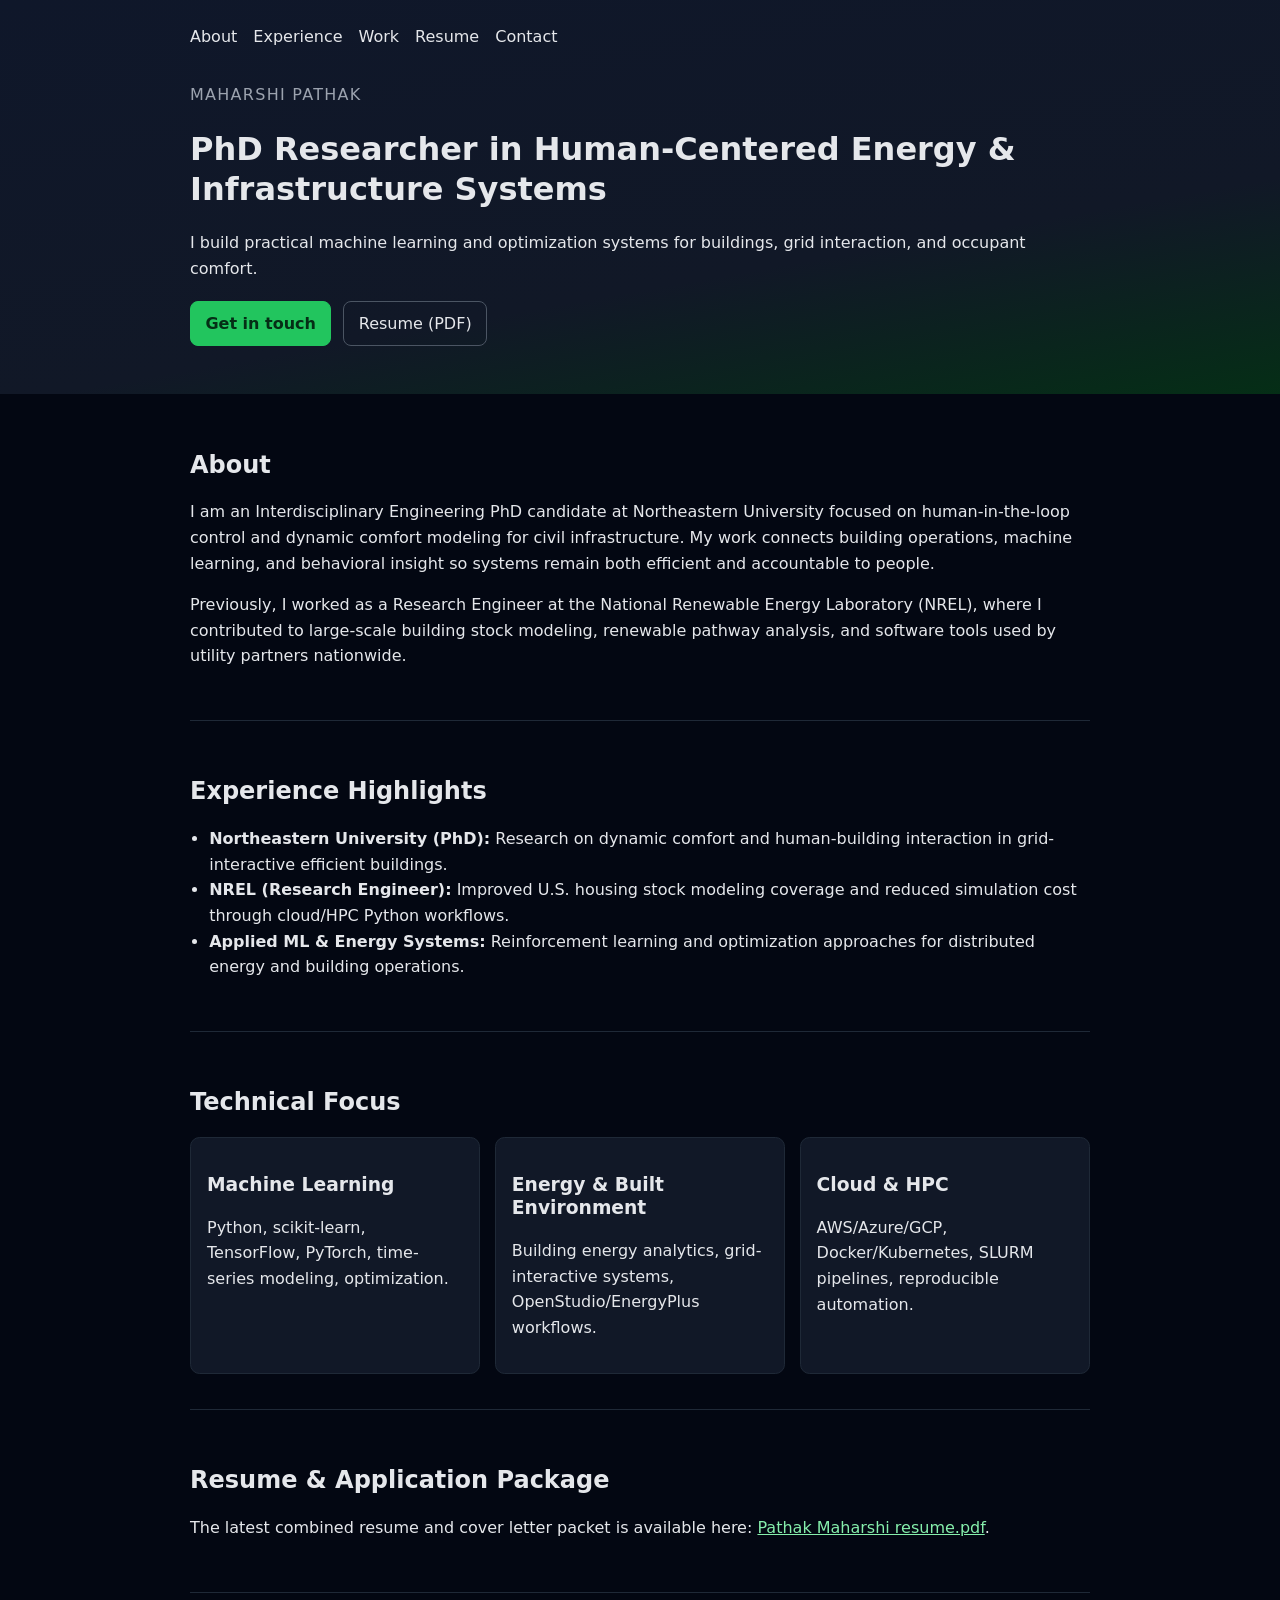
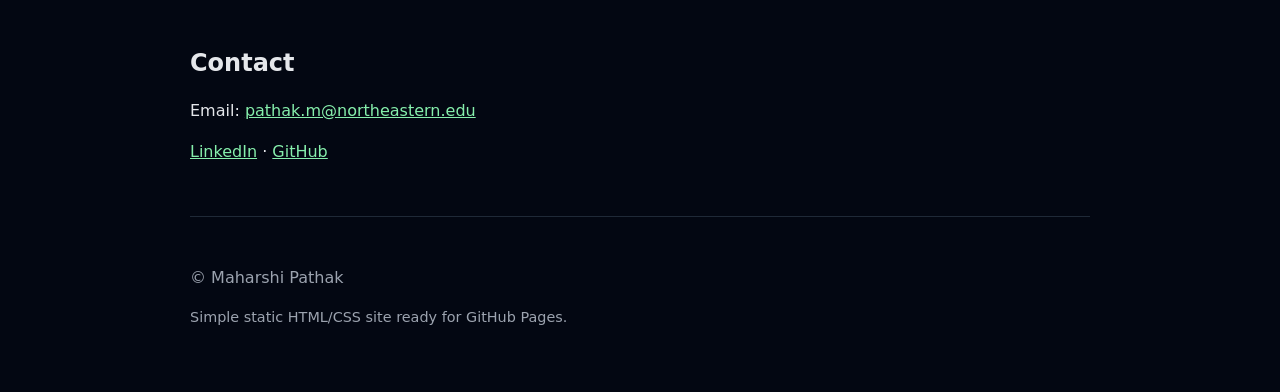
==== index.html @ 6a8cced4 "Simplify portfolio site with personalized content and resume package link" ====
<!DOCTYPE html>
<html lang="en">
  <head>
    <meta charset="utf-8" />
    <meta http-equiv="X-UA-Compatible" content="IE=edge" />
    <meta name="viewport" content="width=device-width, initial-scale=1" />
    <meta
      name="description"
      content="Maharshi Pathak | Human-centered energy systems researcher and engineer"
    />
    <link rel="shortcut icon" href="./assets/img/favicon.ico" />
    <title>Maharshi Pathak</title>
    <link rel="stylesheet" href="main.css" />
  </head>
  <body>
    <header class="hero">
      <nav class="nav">
        <a href="#about">About</a>
        <a href="#experience">Experience</a>
        <a href="#work">Work</a>
        <a href="#resume">Resume</a>
        <a href="#contact">Contact</a>
      </nav>
      <div class="hero-content">
        <p class="eyebrow">Maharshi Pathak</p>
        <h1>PhD Researcher in Human-Centered Energy & Infrastructure Systems</h1>
        <p>
          I build practical machine learning and optimization systems for buildings, grid
          interaction, and occupant comfort.
        </p>
        <div class="actions">
          <a class="btn primary" href="#contact">Get in touch</a>
          <a class="btn" href="./Pathak Maharshi resume.pdf" target="_blank" rel="noopener">
            Resume (PDF)
          </a>
        </div>
      </div>
    </header>

    <main>
      <section id="about" class="section">
        <h2>About</h2>
        <p>
          I am an Interdisciplinary Engineering PhD candidate at Northeastern University focused on
          human-in-the-loop control and dynamic comfort modeling for civil infrastructure. My work
          connects building operations, machine learning, and behavioral insight so systems remain
          both efficient and accountable to people.
        </p>
        <p>
          Previously, I worked as a Research Engineer at the National Renewable Energy Laboratory
          (NREL), where I contributed to large-scale building stock modeling, renewable pathway
          analysis, and software tools used by utility partners nationwide.
        </p>
      </section>

      <section id="experience" class="section">
        <h2>Experience Highlights</h2>
        <ul>
          <li>
            <strong>Northeastern University (PhD):</strong> Research on dynamic comfort and
            human-building interaction in grid-interactive efficient buildings.
          </li>
          <li>
            <strong>NREL (Research Engineer):</strong> Improved U.S. housing stock modeling
            coverage and reduced simulation cost through cloud/HPC Python workflows.
          </li>
          <li>
            <strong>Applied ML & Energy Systems:</strong> Reinforcement learning and optimization
            approaches for distributed energy and building operations.
          </li>
        </ul>
      </section>

      <section id="work" class="section">
        <h2>Technical Focus</h2>
        <div class="grid">
          <article class="card">
            <h3>Machine Learning</h3>
            <p>Python, scikit-learn, TensorFlow, PyTorch, time-series modeling, optimization.</p>
          </article>
          <article class="card">
            <h3>Energy & Built Environment</h3>
            <p>Building energy analytics, grid-interactive systems, OpenStudio/EnergyPlus workflows.</p>
          </article>
          <article class="card">
            <h3>Cloud & HPC</h3>
            <p>AWS/Azure/GCP, Docker/Kubernetes, SLURM pipelines, reproducible automation.</p>
          </article>
        </div>
      </section>

      <section id="resume" class="section">
        <h2>Resume & Application Package</h2>
        <p>
          The latest combined resume and cover letter packet is available here:
          <a href="./Pathak Maharshi resume.pdf" target="_blank" rel="noopener"
            >Pathak Maharshi resume.pdf</a
          >.
        </p>
      </section>

      <section id="contact" class="section">
        <h2>Contact</h2>
        <p>Email: <a href="mailto:pathak.m@northeastern.edu">pathak.m@northeastern.edu</a></p>
        <p>
          <a href="https://www.linkedin.com/in/maharshi-pathak-/" target="_blank" rel="noopener">LinkedIn</a>
          ·
          <a href="https://github.com/Maharshi-Pathak" target="_blank" rel="noopener">GitHub</a>
        </p>
      </section>
    </main>

    <footer>
      <p>© Maharshi Pathak</p>
      <p class="small">Simple static HTML/CSS site ready for GitHub Pages.</p>
    </footer>
  </body>
</html>
---- main.css ----
:root {
  --bg: #0f172a;
  --card: #111827;
  --text: #e5e7eb;
  --muted: #9ca3af;
  --accent: #22c55e;
  --max: 900px;
}

* {
  box-sizing: border-box;
}

body {
  margin: 0;
  font-family: Inter, system-ui, -apple-system, Segoe UI, Roboto, sans-serif;
  line-height: 1.6;
  color: var(--text);
  background: #030712;
}

a {
  color: #86efac;
}

.hero {
  background: linear-gradient(170deg, #0f172a, #111827 65%, #052e16);
  padding: 1.5rem 1rem 3rem;
}

.nav,
.hero-content,
main,
footer {
  width: min(var(--max), 92%);
  margin: 0 auto;
}

.nav {
  display: flex;
  gap: 1rem;
  flex-wrap: wrap;
  margin-bottom: 2rem;
}

.nav a {
  text-decoration: none;
  color: var(--text);
}

.eyebrow {
  text-transform: uppercase;
  letter-spacing: 0.08em;
  color: var(--muted);
  margin-bottom: 0.2rem;
}

h1,
h2,
h3 {
  line-height: 1.25;
}

.actions {
  display: flex;
  flex-wrap: wrap;
  gap: 0.75rem;
  margin-top: 1.25rem;
}

.btn {
  border: 1px solid #4b5563;
  padding: 0.55rem 0.9rem;
  border-radius: 0.5rem;
  text-decoration: none;
  color: var(--text);
}

.btn.primary {
  background: var(--accent);
  color: #052e16;
  border-color: var(--accent);
  font-weight: 700;
}

.section {
  padding: 2.2rem 0;
  border-bottom: 1px solid #1f2937;
}

ul {
  padding-left: 1.2rem;
}

.grid {
  display: grid;
  grid-template-columns: repeat(auto-fit, minmax(220px, 1fr));
  gap: 0.9rem;
}

.card {
  background: var(--card);
  border: 1px solid #1f2937;
  border-radius: 0.6rem;
  padding: 1rem;
}

footer {
  padding: 2rem 0 3rem;
  color: var(--muted);
}

.small {
  font-size: 0.9rem;
}
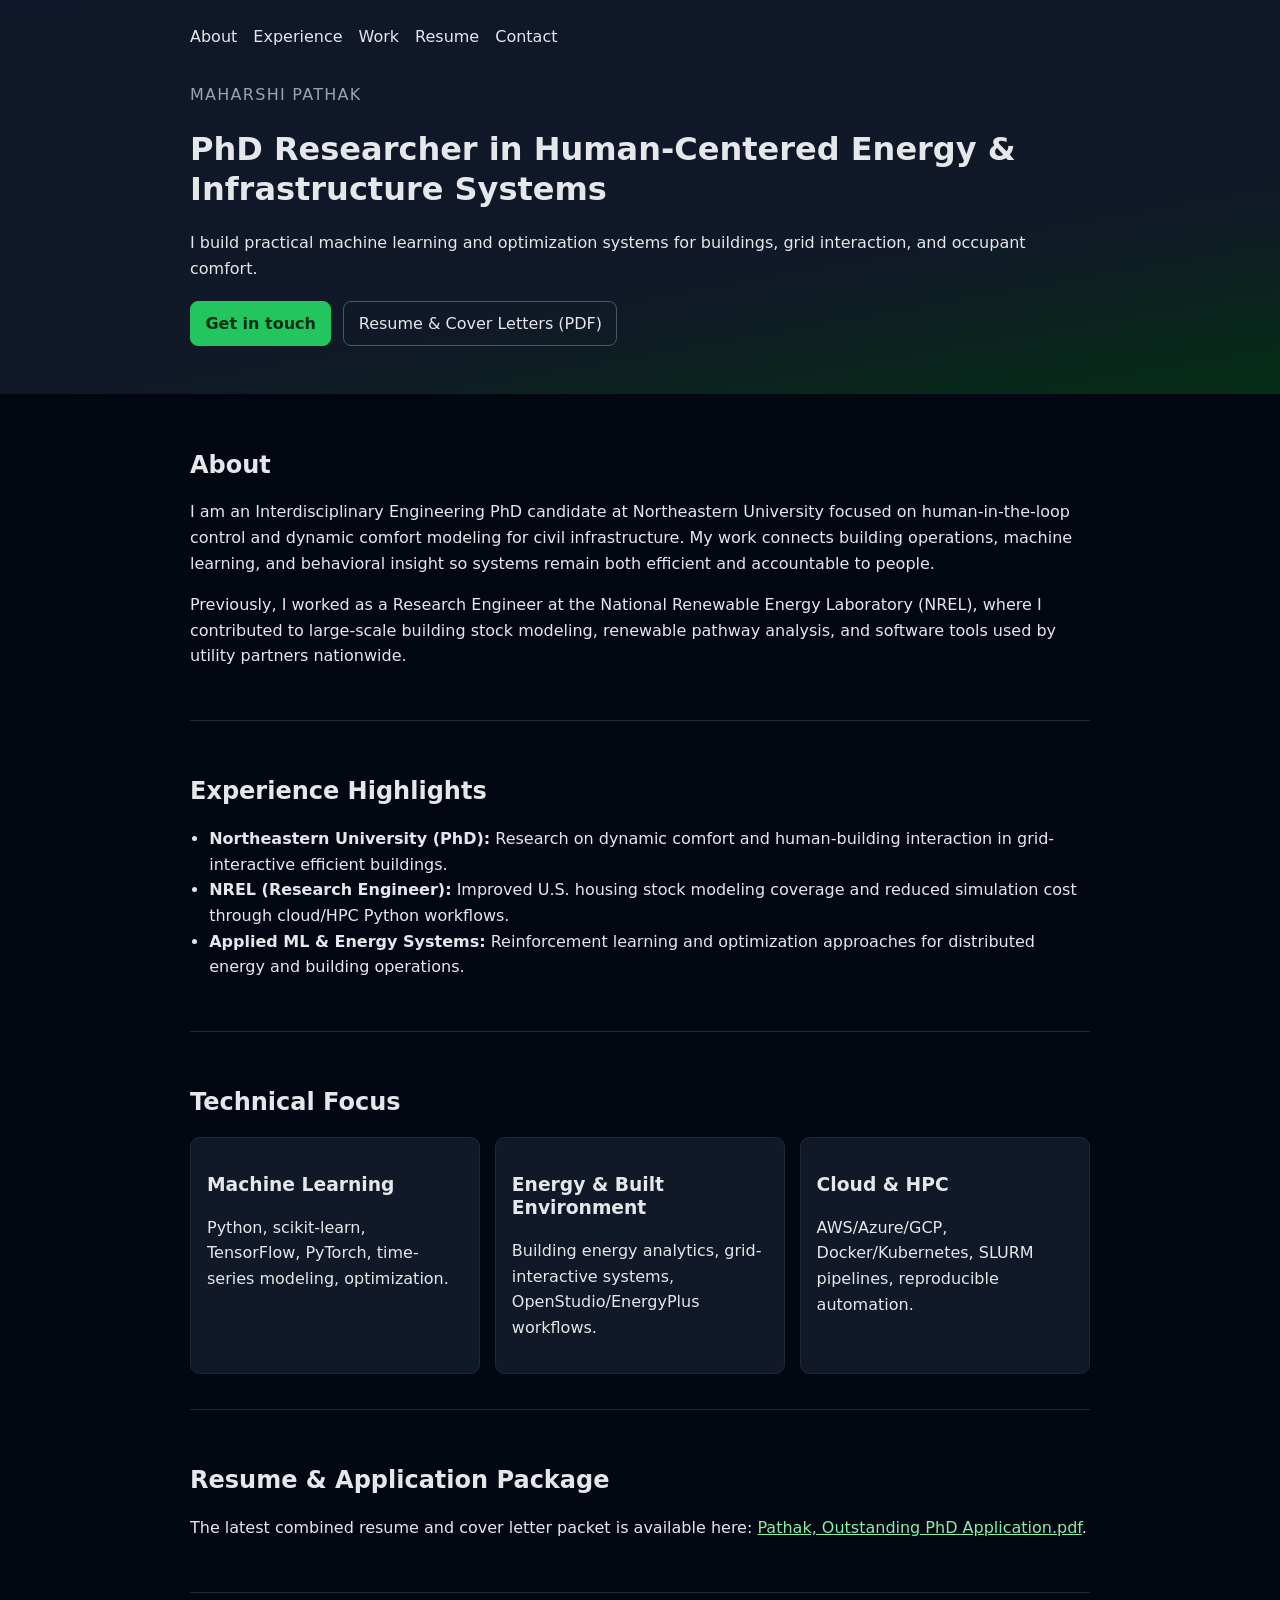
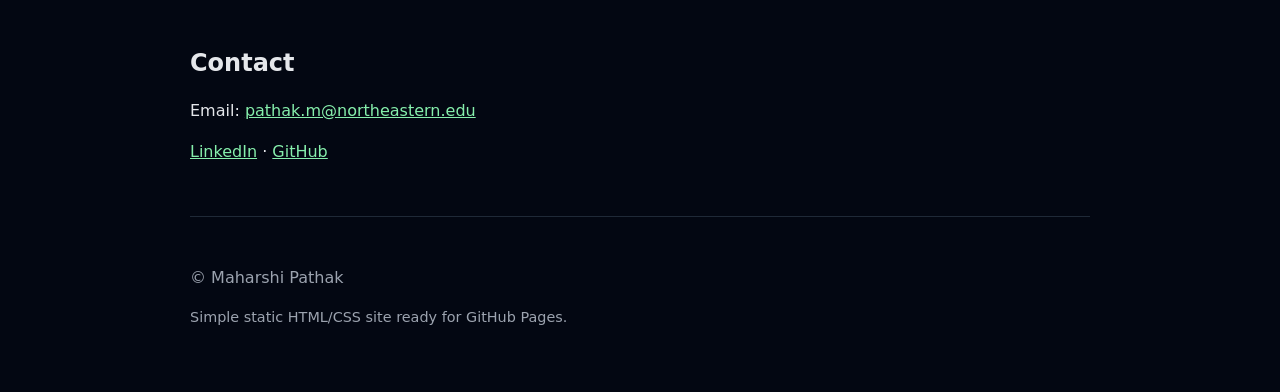
==== commit da2c6cae: "Simplify portfolio site with personalized content and resume package link" ====
--- a/index.html
+++ b/index.html
@@ -30,8 +30,8 @@
         </p>
         <div class="actions">
           <a class="btn primary" href="#contact">Get in touch</a>
-          <a class="btn" href="./Pathak Maharshi resume.pdf" target="_blank" rel="noopener">
-            Resume (PDF)
+          <a class="btn" href="./Pathak, Outstanding PhD Application.pdf" target="_blank" rel="noopener">
+            Resume & Cover Letters (PDF)
           </a>
         </div>
       </div>
@@ -93,8 +93,8 @@
         <h2>Resume & Application Package</h2>
         <p>
           The latest combined resume and cover letter packet is available here:
-          <a href="./Pathak Maharshi resume.pdf" target="_blank" rel="noopener"
-            >Pathak Maharshi resume.pdf</a
+          <a href="./Pathak, Outstanding PhD Application.pdf" target="_blank" rel="noopener"
+            >Pathak, Outstanding PhD Application.pdf</a
           >.
         </p>
       </section>
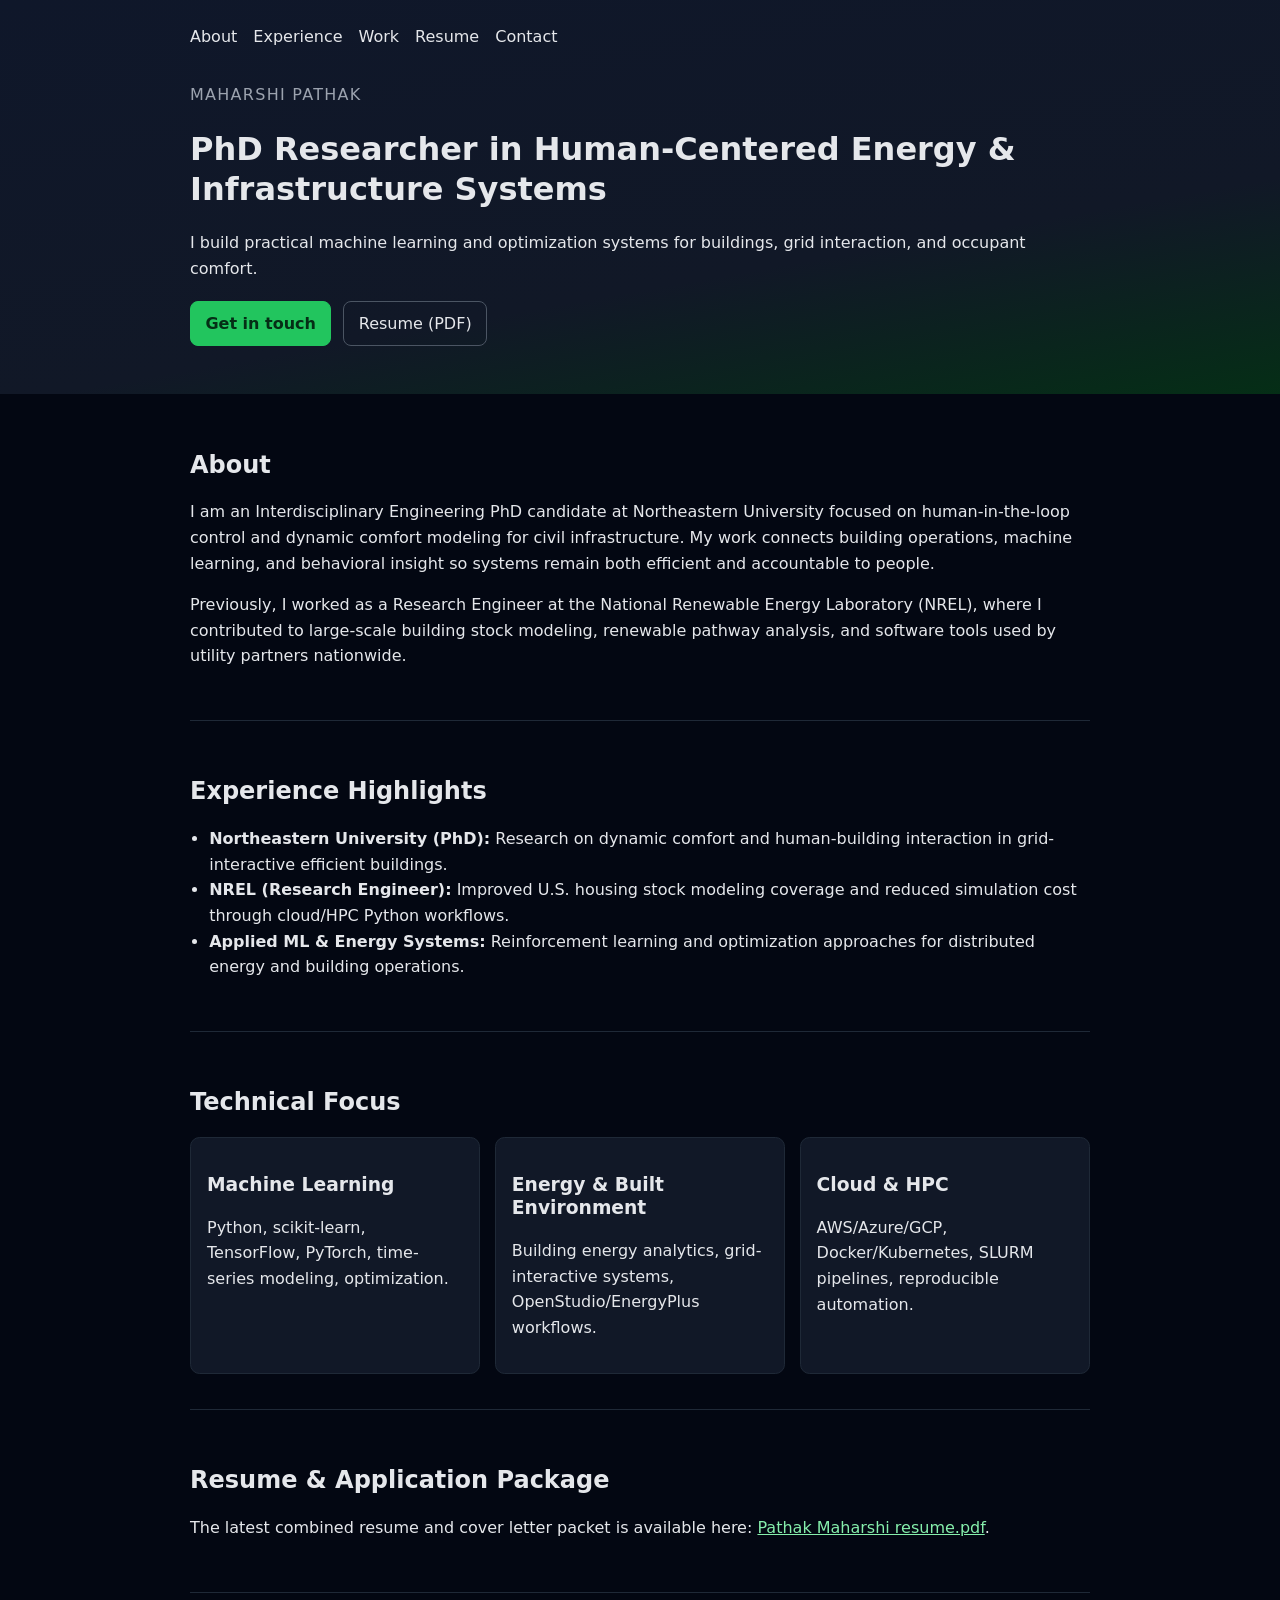
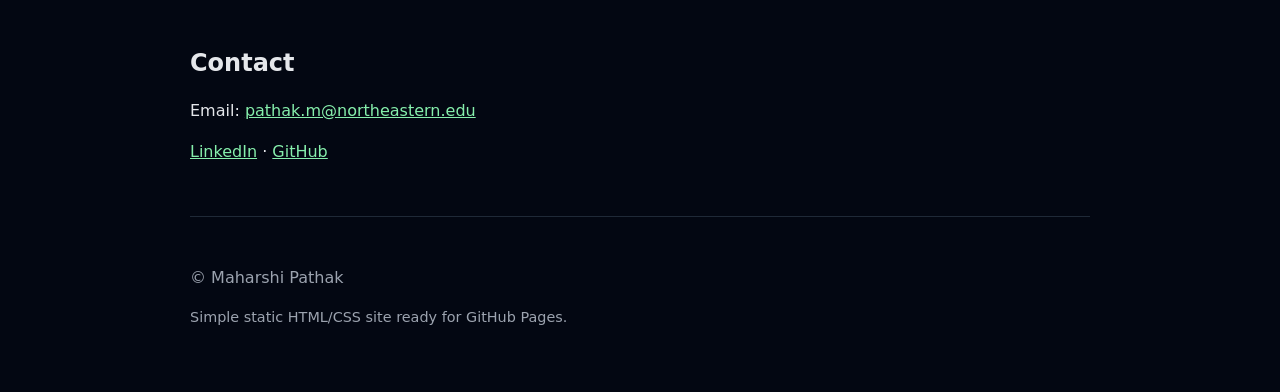
==== commit f5e1cc3a: "Add favicon, update resume links, and remove unused scripts - Added a new favicon.ico file. - Update" ====
--- a/index.html
+++ b/index.html
@@ -30,8 +30,8 @@
         </p>
         <div class="actions">
           <a class="btn primary" href="#contact">Get in touch</a>
-          <a class="btn" href="./Pathak, Outstanding PhD Application.pdf" target="_blank" rel="noopener">
-            Resume & Cover Letters (PDF)
+          <a class="btn" href="./Pathak Maharshi resume.pdf" target="_blank" rel="noopener">
+            Resume (PDF)
           </a>
         </div>
       </div>
@@ -93,8 +93,8 @@
         <h2>Resume & Application Package</h2>
         <p>
           The latest combined resume and cover letter packet is available here:
-          <a href="./Pathak, Outstanding PhD Application.pdf" target="_blank" rel="noopener"
-            >Pathak, Outstanding PhD Application.pdf</a
+          <a href="./Pathak Maharshi resume.pdf" target="_blank" rel="noopener"
+            >Pathak Maharshi resume.pdf</a
           >.
         </p>
       </section>
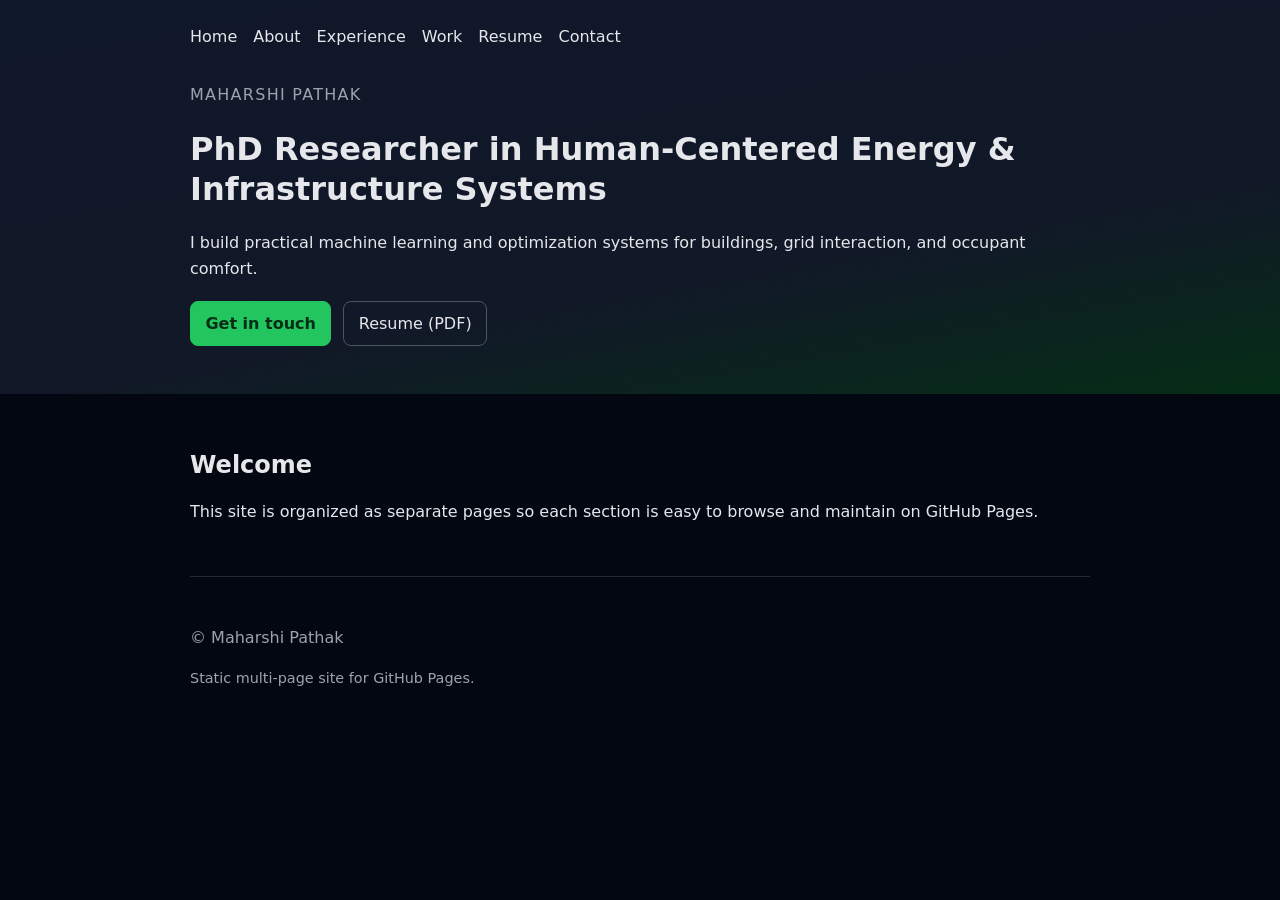
==== commit 2042d7f9: "Convert portfolio to multi-page GitHub Pages layout" ====
--- a/index.html
+++ b/index.html
@@ -4,22 +4,20 @@
     <meta charset="utf-8" />
     <meta http-equiv="X-UA-Compatible" content="IE=edge" />
     <meta name="viewport" content="width=device-width, initial-scale=1" />
-    <meta
-      name="description"
-      content="Maharshi Pathak | Human-centered energy systems researcher and engineer"
-    />
+    <meta name="description" content="Maharshi Pathak portfolio" />
     <link rel="shortcut icon" href="./assets/img/favicon.ico" />
-    <title>Maharshi Pathak</title>
+    <title>Maharshi Pathak | Home</title>
     <link rel="stylesheet" href="main.css" />
   </head>
   <body>
     <header class="hero">
       <nav class="nav">
-        <a href="#about">About</a>
-        <a href="#experience">Experience</a>
-        <a href="#work">Work</a>
-        <a href="#resume">Resume</a>
-        <a href="#contact">Contact</a>
+        <a href="index.html">Home</a>
+        <a href="about.html">About</a>
+        <a href="experience.html">Experience</a>
+        <a href="work.html">Work</a>
+        <a href="resume.html">Resume</a>
+        <a href="contact.html">Contact</a>
       </nav>
       <div class="hero-content">
         <p class="eyebrow">Maharshi Pathak</p>
@@ -29,90 +27,25 @@
           interaction, and occupant comfort.
         </p>
         <div class="actions">
-          <a class="btn primary" href="#contact">Get in touch</a>
-          <a class="btn" href="./Pathak Maharshi resume.pdf" target="_blank" rel="noopener">
-            Resume (PDF)
-          </a>
+          <a class="btn primary" href="contact.html">Get in touch</a>
+          <a class="btn" href="resume.html">Resume (PDF)</a>
         </div>
       </div>
     </header>
 
-    <main>
-      <section id="about" class="section">
-        <h2>About</h2>
+    <main class="page">
+      <section class="section">
+        <h2>Welcome</h2>
         <p>
-          I am an Interdisciplinary Engineering PhD candidate at Northeastern University focused on
-          human-in-the-loop control and dynamic comfort modeling for civil infrastructure. My work
-          connects building operations, machine learning, and behavioral insight so systems remain
-          both efficient and accountable to people.
-        </p>
-        <p>
-          Previously, I worked as a Research Engineer at the National Renewable Energy Laboratory
-          (NREL), where I contributed to large-scale building stock modeling, renewable pathway
-          analysis, and software tools used by utility partners nationwide.
-        </p>
-      </section>
-
-      <section id="experience" class="section">
-        <h2>Experience Highlights</h2>
-        <ul>
-          <li>
-            <strong>Northeastern University (PhD):</strong> Research on dynamic comfort and
-            human-building interaction in grid-interactive efficient buildings.
-          </li>
-          <li>
-            <strong>NREL (Research Engineer):</strong> Improved U.S. housing stock modeling
-            coverage and reduced simulation cost through cloud/HPC Python workflows.
-          </li>
-          <li>
-            <strong>Applied ML & Energy Systems:</strong> Reinforcement learning and optimization
-            approaches for distributed energy and building operations.
-          </li>
-        </ul>
-      </section>
-
-      <section id="work" class="section">
-        <h2>Technical Focus</h2>
-        <div class="grid">
-          <article class="card">
-            <h3>Machine Learning</h3>
-            <p>Python, scikit-learn, TensorFlow, PyTorch, time-series modeling, optimization.</p>
-          </article>
-          <article class="card">
-            <h3>Energy & Built Environment</h3>
-            <p>Building energy analytics, grid-interactive systems, OpenStudio/EnergyPlus workflows.</p>
-          </article>
-          <article class="card">
-            <h3>Cloud & HPC</h3>
-            <p>AWS/Azure/GCP, Docker/Kubernetes, SLURM pipelines, reproducible automation.</p>
-          </article>
-        </div>
-      </section>
-
-      <section id="resume" class="section">
-        <h2>Resume & Application Package</h2>
-        <p>
-          The latest combined resume and cover letter packet is available here:
-          <a href="./Pathak Maharshi resume.pdf" target="_blank" rel="noopener"
-            >Pathak Maharshi resume.pdf</a
-          >.
-        </p>
-      </section>
-
-      <section id="contact" class="section">
-        <h2>Contact</h2>
-        <p>Email: <a href="mailto:pathak.m@northeastern.edu">pathak.m@northeastern.edu</a></p>
-        <p>
-          <a href="https://www.linkedin.com/in/maharshi-pathak-/" target="_blank" rel="noopener">LinkedIn</a>
-          ·
-          <a href="https://github.com/Maharshi-Pathak" target="_blank" rel="noopener">GitHub</a>
+          This site is organized as separate pages so each section is easy to browse and maintain
+          on GitHub Pages.
         </p>
       </section>
     </main>
 
     <footer>
       <p>© Maharshi Pathak</p>
-      <p class="small">Simple static HTML/CSS site ready for GitHub Pages.</p>
+      <p class="small">Static multi-page site for GitHub Pages.</p>
     </footer>
   </body>
 </html>
--- a/main.css
+++ b/main.css
@@ -7,9 +7,7 @@
   --max: 900px;
 }
 
-* {
-  box-sizing: border-box;
-}
+* { box-sizing: border-box; }
 
 body {
   margin: 0;
@@ -19,9 +17,7 @@
   background: #030712;
 }
 
-a {
-  color: #86efac;
-}
+a { color: #86efac; }
 
 .hero {
   background: linear-gradient(170deg, #0f172a, #111827 65%, #052e16);
@@ -30,23 +26,15 @@
 
 .nav,
 .hero-content,
-main,
+.page,
 footer {
   width: min(var(--max), 92%);
   margin: 0 auto;
 }
 
-.nav {
-  display: flex;
-  gap: 1rem;
-  flex-wrap: wrap;
-  margin-bottom: 2rem;
-}
-
-.nav a {
-  text-decoration: none;
-  color: var(--text);
-}
+.nav { display: flex; gap: 1rem; flex-wrap: wrap; margin-bottom: 2rem; }
+.nav a { text-decoration: none; color: var(--text); }
+.page-nav { padding-top: 1.25rem; margin-bottom: 0.5rem; }
 
 .eyebrow {
   text-transform: uppercase;
@@ -55,18 +43,9 @@
   margin-bottom: 0.2rem;
 }
 
-h1,
-h2,
-h3 {
-  line-height: 1.25;
-}
+h1,h2,h3 { line-height: 1.25; }
 
-.actions {
-  display: flex;
-  flex-wrap: wrap;
-  gap: 0.75rem;
-  margin-top: 1.25rem;
-}
+.actions { display: flex; flex-wrap: wrap; gap: 0.75rem; margin-top: 1.25rem; }
 
 .btn {
   border: 1px solid #4b5563;
@@ -83,14 +62,8 @@
   font-weight: 700;
 }
 
-.section {
-  padding: 2.2rem 0;
-  border-bottom: 1px solid #1f2937;
-}
-
-ul {
-  padding-left: 1.2rem;
-}
+.section { padding: 2.2rem 0; border-bottom: 1px solid #1f2937; }
+ul { padding-left: 1.2rem; }
 
 .grid {
   display: grid;
@@ -105,11 +78,5 @@
   padding: 1rem;
 }
 
-footer {
-  padding: 2rem 0 3rem;
-  color: var(--muted);
-}
-
-.small {
-  font-size: 0.9rem;
-}
+footer { padding: 2rem 0 3rem; color: var(--muted); }
+.small { font-size: 0.9rem; }
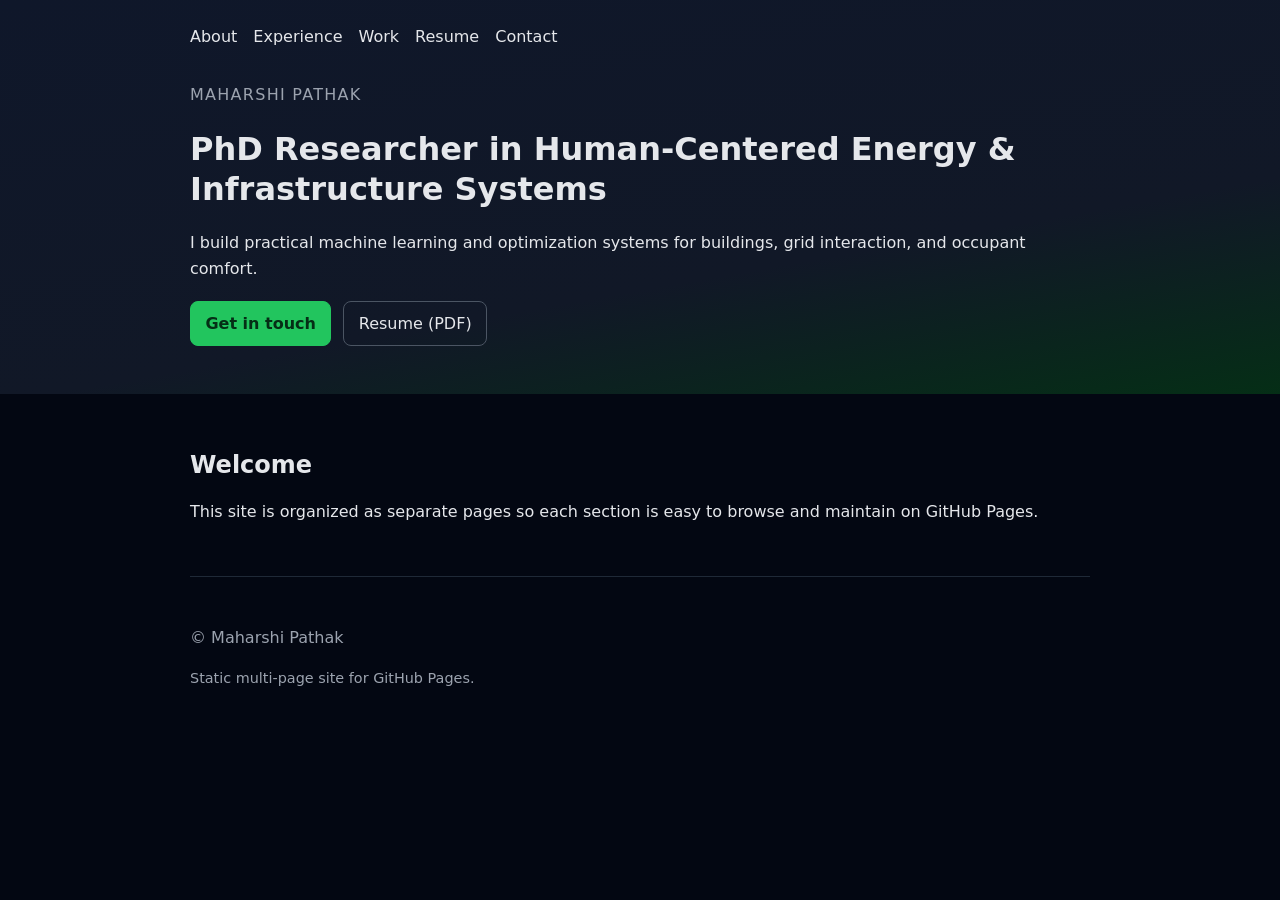
==== commit c51dac7e: "Merge branch 'master' into codex/update-portfolio-site-for-personalization" ====
--- a/index.html
+++ b/index.html
@@ -4,20 +4,16 @@
     <meta charset="utf-8" />
     <meta http-equiv="X-UA-Compatible" content="IE=edge" />
     <meta name="viewport" content="width=device-width, initial-scale=1" />
-    <meta name="description" content="Maharshi Pathak portfolio" />
-    <link rel="shortcut icon" href="./assets/img/favicon.ico" />
-    <title>Maharshi Pathak | Home</title>
     <link rel="stylesheet" href="main.css" />
   </head>
   <body>
     <header class="hero">
       <nav class="nav">
-        <a href="index.html">Home</a>
-        <a href="about.html">About</a>
-        <a href="experience.html">Experience</a>
-        <a href="work.html">Work</a>
-        <a href="resume.html">Resume</a>
-        <a href="contact.html">Contact</a>
+        <a href="#about">About</a>
+        <a href="#experience">Experience</a>
+        <a href="#work">Work</a>
+        <a href="#resume">Resume</a>
+        <a href="#contact">Contact</a>
       </nav>
       <div class="hero-content">
         <p class="eyebrow">Maharshi Pathak</p>
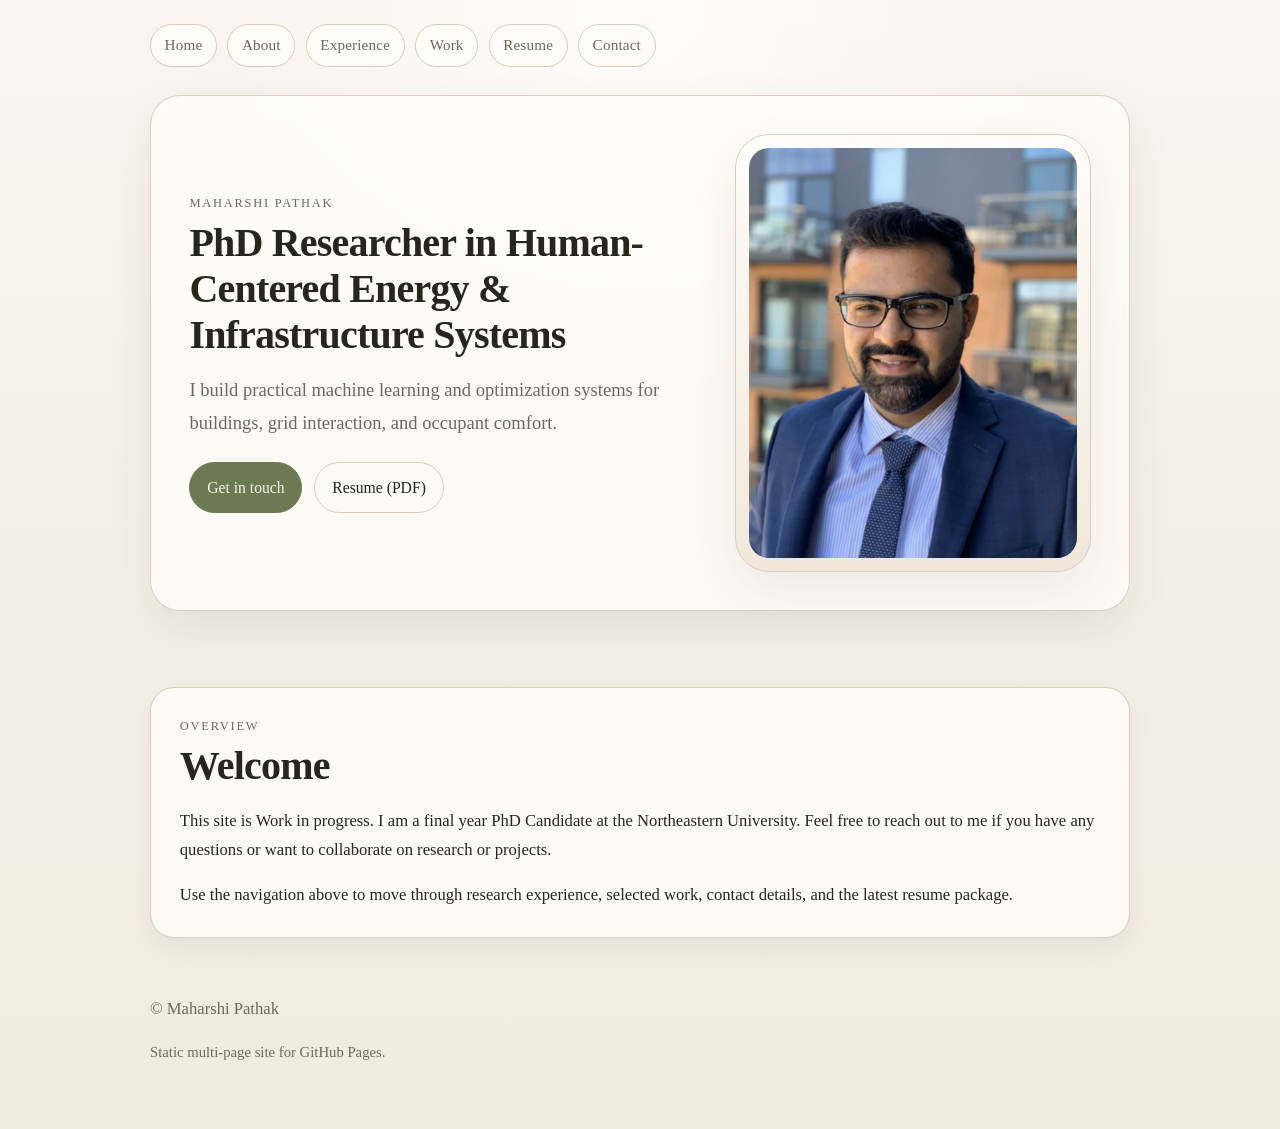
==== commit f7b3e539: "Update portfolio site with personalized content, new profile image, and improved navigation" ====
--- a/index.html
+++ b/index.html
@@ -4,37 +4,54 @@
     <meta charset="utf-8" />
     <meta http-equiv="X-UA-Compatible" content="IE=edge" />
     <meta name="viewport" content="width=device-width, initial-scale=1" />
+    <meta name="description" content="Maharshi Pathak portfolio" />
+    <link rel="shortcut icon" href="./assets/img/favicon.ico" />
+    <title>Maharshi Pathak | Home</title>
     <link rel="stylesheet" href="main.css" />
   </head>
   <body>
     <header class="hero">
       <nav class="nav">
-        <a href="#about">About</a>
-        <a href="#experience">Experience</a>
-        <a href="#work">Work</a>
-        <a href="#resume">Resume</a>
-        <a href="#contact">Contact</a>
+        <a href="index.html">Home</a>
+        <a href="about.html">About</a>
+        <a href="experience.html">Experience</a>
+        <a href="work.html">Work</a>
+        <a href="resume.html">Resume</a>
+        <a href="contact.html">Contact</a>
       </nav>
-      <div class="hero-content">
-        <p class="eyebrow">Maharshi Pathak</p>
-        <h1>PhD Researcher in Human-Centered Energy & Infrastructure Systems</h1>
-        <p>
-          I build practical machine learning and optimization systems for buildings, grid
-          interaction, and occupant comfort.
-        </p>
-        <div class="actions">
-          <a class="btn primary" href="contact.html">Get in touch</a>
-          <a class="btn" href="resume.html">Resume (PDF)</a>
+      <div class="hero-shell">
+        <div class="hero-content">
+          <p class="eyebrow">Maharshi Pathak</p>
+          <h2>PhD Researcher in Human-Centered Energy & Infrastructure Systems</h2>
+          <p class="lede">
+            I build practical machine learning and optimization systems for buildings, grid
+            interaction, and occupant comfort.
+          </p>
+          <div class="actions">
+            <a class="btn primary" href="contact.html">Get in touch</a>
+            <a class="btn" href="resume.html">Resume (PDF)</a>
+          </div>
         </div>
+        <figure class="profile-card">
+          <img
+            class="profile-photo"
+            src="assets/img/webp/Professional-Picture-Me.webp"
+            alt="Portrait of Maharshi Pathak"
+          />
+        </figure>
       </div>
     </header>
 
     <main class="page">
-      <section class="section">
+      <section class="section intro-panel">
+        <p class="section-kicker">Overview</p>
         <h2>Welcome</h2>
         <p>
-          This site is organized as separate pages so each section is easy to browse and maintain
-          on GitHub Pages.
+          This site is Work in progress. I am a final year PhD Candidate at the Northeastern University. Feel free to reach out to me if you have any questions or want to collaborate on research or projects.
+        </p>
+        <p>
+          Use the navigation above to move through research experience, selected work, contact
+          details, and the latest resume package.
         </p>
       </section>
     </main>
--- a/main.css
+++ b/main.css
@@ -1,82 +1,277 @@
 :root {
-  --bg: #0f172a;
-  --card: #111827;
-  --text: #e5e7eb;
-  --muted: #9ca3af;
-  --accent: #22c55e;
-  --max: 900px;
-}
-
-* { box-sizing: border-box; }
+  --bg: #f5f1e8;
+  --surface: #fffdfa;
+  --surface-2: #efe7d8;
+  --text: #28251f;
+  --muted: #6f675d;
+  --border: #d8cdbb;
+  --accent: #6b7a52;
+  --accent-strong: #53603f;
+  --shadow: 0 18px 45px rgba(59, 46, 27, 0.08);
+  --max: 980px;
+  --radius: 24px;
+}
+
+* {
+  box-sizing: border-box;
+}
+
+html {
+  background: var(--bg);
+}
 
 body {
   margin: 0;
-  font-family: Inter, system-ui, -apple-system, Segoe UI, Roboto, sans-serif;
-  line-height: 1.6;
+  font-family: Georgia, Cambria, "Times New Roman", Times, serif;
+  line-height: 1.75;
   color: var(--text);
-  background: #030712;
-}
-
-a { color: #86efac; }
+  background:
+    radial-gradient(circle at top, rgba(255, 255, 255, 0.72), transparent 32%),
+    linear-gradient(180deg, #f9f6ef 0%, var(--bg) 35%, #f1eadf 100%);
+}
+
+img {
+  display: block;
+  max-width: 100%;
+}
+
+a {
+  color: var(--accent-strong);
+  text-decoration-color: rgba(83, 96, 63, 0.35);
+  text-underline-offset: 0.14em;
+}
+
+a:hover {
+  text-decoration-color: currentColor;
+}
 
 .hero {
-  background: linear-gradient(170deg, #0f172a, #111827 65%, #052e16);
-  padding: 1.5rem 1rem 3rem;
+  padding: 1.5rem 0 3rem;
 }
 
 .nav,
-.hero-content,
+.hero-shell,
 .page,
 footer {
-  width: min(var(--max), 92%);
+  width: min(var(--max), calc(100% - 2rem));
   margin: 0 auto;
 }
 
-.nav { display: flex; gap: 1rem; flex-wrap: wrap; margin-bottom: 2rem; }
-.nav a { text-decoration: none; color: var(--text); }
-.page-nav { padding-top: 1.25rem; margin-bottom: 0.5rem; }
-
-.eyebrow {
+.nav {
+  display: flex;
+  gap: 0.65rem;
+  flex-wrap: wrap;
+  margin-bottom: 1.75rem;
+}
+
+.nav a {
+  border: 1px solid var(--border);
+  border-radius: 999px;
+  background: rgba(255, 253, 250, 0.86);
+  color: var(--muted);
+  text-decoration: none;
+  padding: 0.45rem 0.85rem;
+  font-size: 0.95rem;
+  letter-spacing: 0.01em;
+  transition: background-color 150ms ease, border-color 150ms ease, color 150ms ease;
+}
+
+.nav a:hover,
+.nav a:focus-visible {
+  color: var(--text);
+  background: var(--surface);
+  border-color: #c9baa2;
+}
+
+.page-nav {
+  padding-top: 1.25rem;
+  margin-bottom: 0.75rem;
+}
+
+.hero-shell {
+  display: grid;
+  grid-template-columns: minmax(0, 1.3fr) minmax(260px, 0.9fr);
+  gap: 2rem;
+  align-items: center;
+  background: rgba(255, 253, 250, 0.78);
+  border: 1px solid rgba(216, 205, 187, 0.9);
+  border-radius: calc(var(--radius) + 6px);
+  box-shadow: var(--shadow);
+  padding: clamp(1.4rem, 3vw, 2.4rem);
+  backdrop-filter: blur(8px);
+}
+
+.hero-content {
+  max-width: 34rem;
+}
+
+.eyebrow,
+.section-kicker {
+  margin: 0 0 0.35rem;
+  color: var(--muted);
   text-transform: uppercase;
-  letter-spacing: 0.08em;
-  color: var(--muted);
-  margin-bottom: 0.2rem;
-}
-
-h1,h2,h3 { line-height: 1.25; }
-
-.actions { display: flex; flex-wrap: wrap; gap: 0.75rem; margin-top: 1.25rem; }
+  letter-spacing: 0.14em;
+  font-size: 0.78rem;
+}
+
+h1,
+h2,
+h3 {
+  margin: 0;
+  font-weight: 600;
+  line-height: 1.15;
+  letter-spacing: -0.02em;
+}
+
+h1 {
+  font-size: clamp(2.5rem, 6vw, 4.5rem);
+  max-width: 10ch;
+}
+
+h2 {
+  font-size: clamp(1.8rem, 4vw, 2.5rem);
+  margin-bottom: 0.85rem;
+}
+
+h3 {
+  font-size: 1.2rem;
+}
+
+p,
+li {
+  font-size: 1.04rem;
+}
+
+.lede {
+  max-width: 34rem;
+  margin: 1rem 0 0;
+  color: var(--muted);
+  font-size: 1.16rem;
+}
+
+.actions {
+  display: flex;
+  flex-wrap: wrap;
+  gap: 0.75rem;
+  margin-top: 1.4rem;
+}
 
 .btn {
-  border: 1px solid #4b5563;
-  padding: 0.55rem 0.9rem;
-  border-radius: 0.5rem;
+  display: inline-flex;
+  align-items: center;
+  justify-content: center;
+  border: 1px solid var(--border);
+  padding: 0.7rem 1.05rem;
+  border-radius: 999px;
+  background: transparent;
   text-decoration: none;
   color: var(--text);
+  font-size: 0.98rem;
 }
 
 .btn.primary {
   background: var(--accent);
-  color: #052e16;
   border-color: var(--accent);
-  font-weight: 700;
-}
-
-.section { padding: 2.2rem 0; border-bottom: 1px solid #1f2937; }
-ul { padding-left: 1.2rem; }
+  color: #f7f3ea;
+}
+
+.btn:hover,
+.btn:focus-visible {
+  border-color: var(--accent-strong);
+}
+
+.btn.primary:hover,
+.btn.primary:focus-visible {
+  background: var(--accent-strong);
+}
+
+.profile-card {
+  margin: 0;
+  justify-self: end;
+  width: min(100%, 360px);
+  padding: 0.8rem;
+  background: linear-gradient(180deg, rgba(255, 253, 250, 0.92), rgba(239, 231, 216, 0.92));
+  border: 1px solid var(--border);
+  border-radius: calc(var(--radius) + 10px);
+  box-shadow: var(--shadow);
+}
+
+.profile-photo {
+  aspect-ratio: 4 / 5;
+  width: 100%;
+  object-fit: cover;
+  border-radius: calc(var(--radius) - 4px);
+  filter: saturate(0.9) contrast(1.02);
+}
+
+.page {
+  padding-bottom: 1rem;
+}
+
+.section {
+  margin-top: 1.75rem;
+  padding: 1.7rem 1.8rem;
+  background: rgba(255, 253, 250, 0.82);
+  border: 1px solid rgba(216, 205, 187, 0.95);
+  border-radius: var(--radius);
+  box-shadow: 0 10px 28px rgba(59, 46, 27, 0.05);
+}
+
+.section p:last-child,
+.section ul:last-child {
+  margin-bottom: 0;
+}
+
+.intro-panel {
+  /* max-width: 48rem; */
+}
+
+ul {
+  padding-left: 1.2rem;
+}
 
 .grid {
   display: grid;
   grid-template-columns: repeat(auto-fit, minmax(220px, 1fr));
-  gap: 0.9rem;
+  gap: 1rem;
 }
 
 .card {
-  background: var(--card);
-  border: 1px solid #1f2937;
-  border-radius: 0.6rem;
-  padding: 1rem;
-}
-
-footer { padding: 2rem 0 3rem; color: var(--muted); }
-.small { font-size: 0.9rem; }
+  background: linear-gradient(180deg, rgba(255, 253, 250, 0.96), rgba(247, 241, 230, 0.9));
+  border: 1px solid var(--border);
+  border-radius: 20px;
+  padding: 1.1rem;
+}
+
+footer {
+  padding: 1.5rem 0 3rem;
+  color: var(--muted);
+}
+
+.small {
+  font-size: 0.92rem;
+}
+
+@media (max-width: 760px) {
+  .hero {
+    padding-top: 1rem;
+  }
+
+  .hero-shell {
+    grid-template-columns: 1fr;
+    gap: 1.25rem;
+  }
+
+  .hero-content {
+    max-width: none;
+  }
+
+  .profile-card {
+    justify-self: start;
+    width: min(100%, 300px);
+  }
+
+  .section {
+    padding: 1.35rem;
+  }
+}
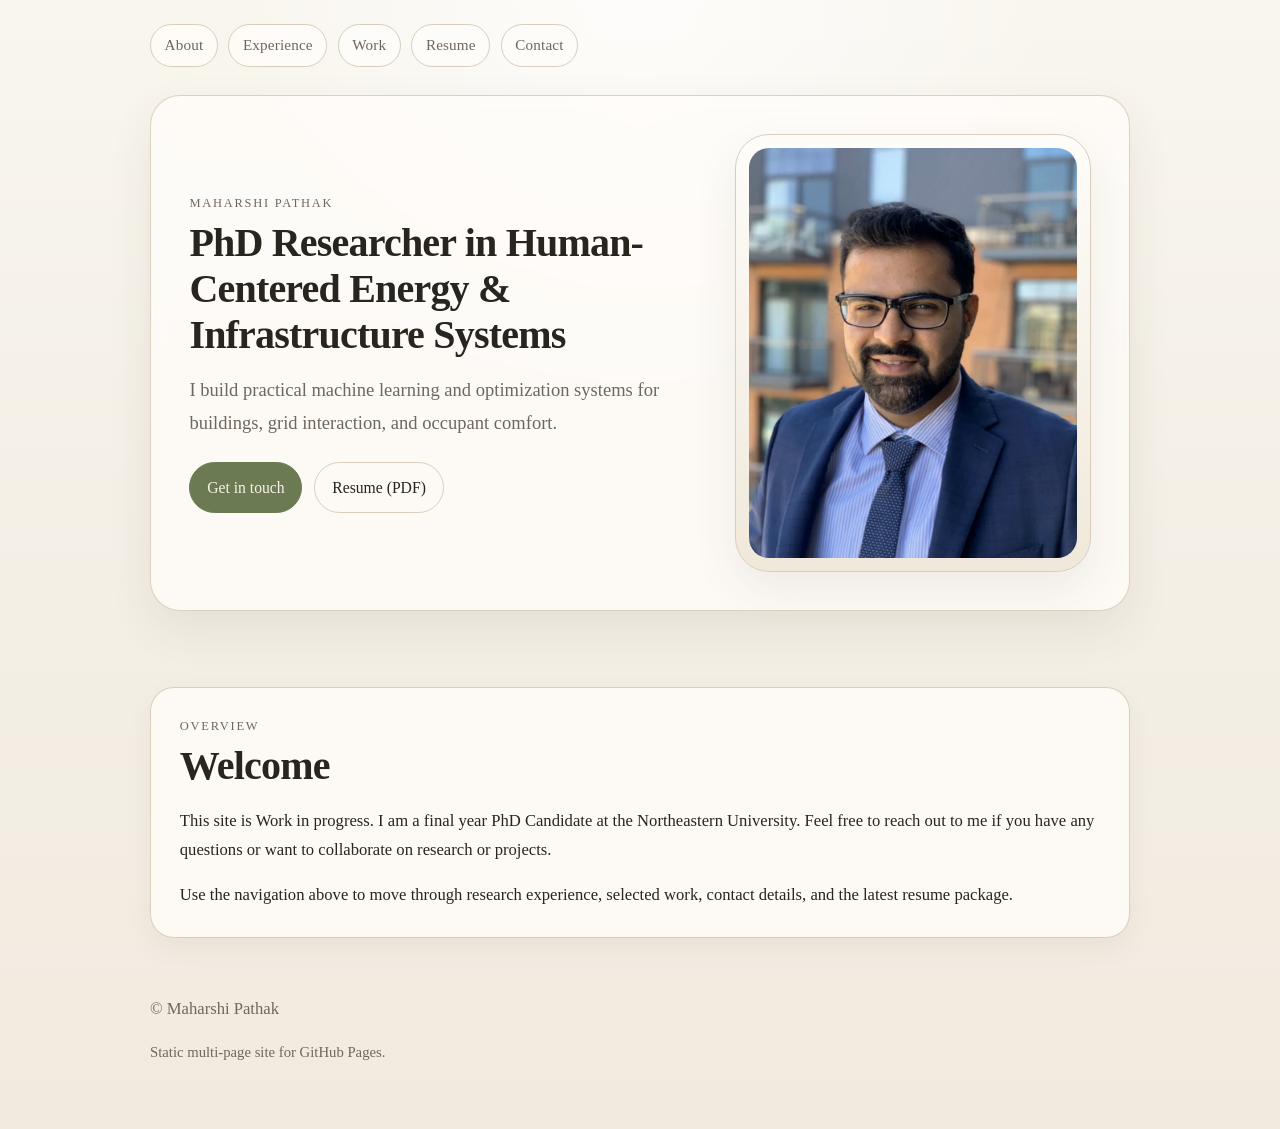
==== commit 8bdacc36: "Merge pull request #3 from Maharshi-Pathak/codex/update-portfolio-site-for-personalization-m48tcu Co" ====
--- a/index.html
+++ b/index.html
@@ -4,20 +4,16 @@
     <meta charset="utf-8" />
     <meta http-equiv="X-UA-Compatible" content="IE=edge" />
     <meta name="viewport" content="width=device-width, initial-scale=1" />
-    <meta name="description" content="Maharshi Pathak portfolio" />
-    <link rel="shortcut icon" href="./assets/img/favicon.ico" />
-    <title>Maharshi Pathak | Home</title>
     <link rel="stylesheet" href="main.css" />
   </head>
   <body>
     <header class="hero">
       <nav class="nav">
-        <a href="index.html">Home</a>
-        <a href="about.html">About</a>
-        <a href="experience.html">Experience</a>
-        <a href="work.html">Work</a>
-        <a href="resume.html">Resume</a>
-        <a href="contact.html">Contact</a>
+        <a href="#about">About</a>
+        <a href="#experience">Experience</a>
+        <a href="#work">Work</a>
+        <a href="#resume">Resume</a>
+        <a href="#contact">Contact</a>
       </nav>
       <div class="hero-shell">
         <div class="hero-content">
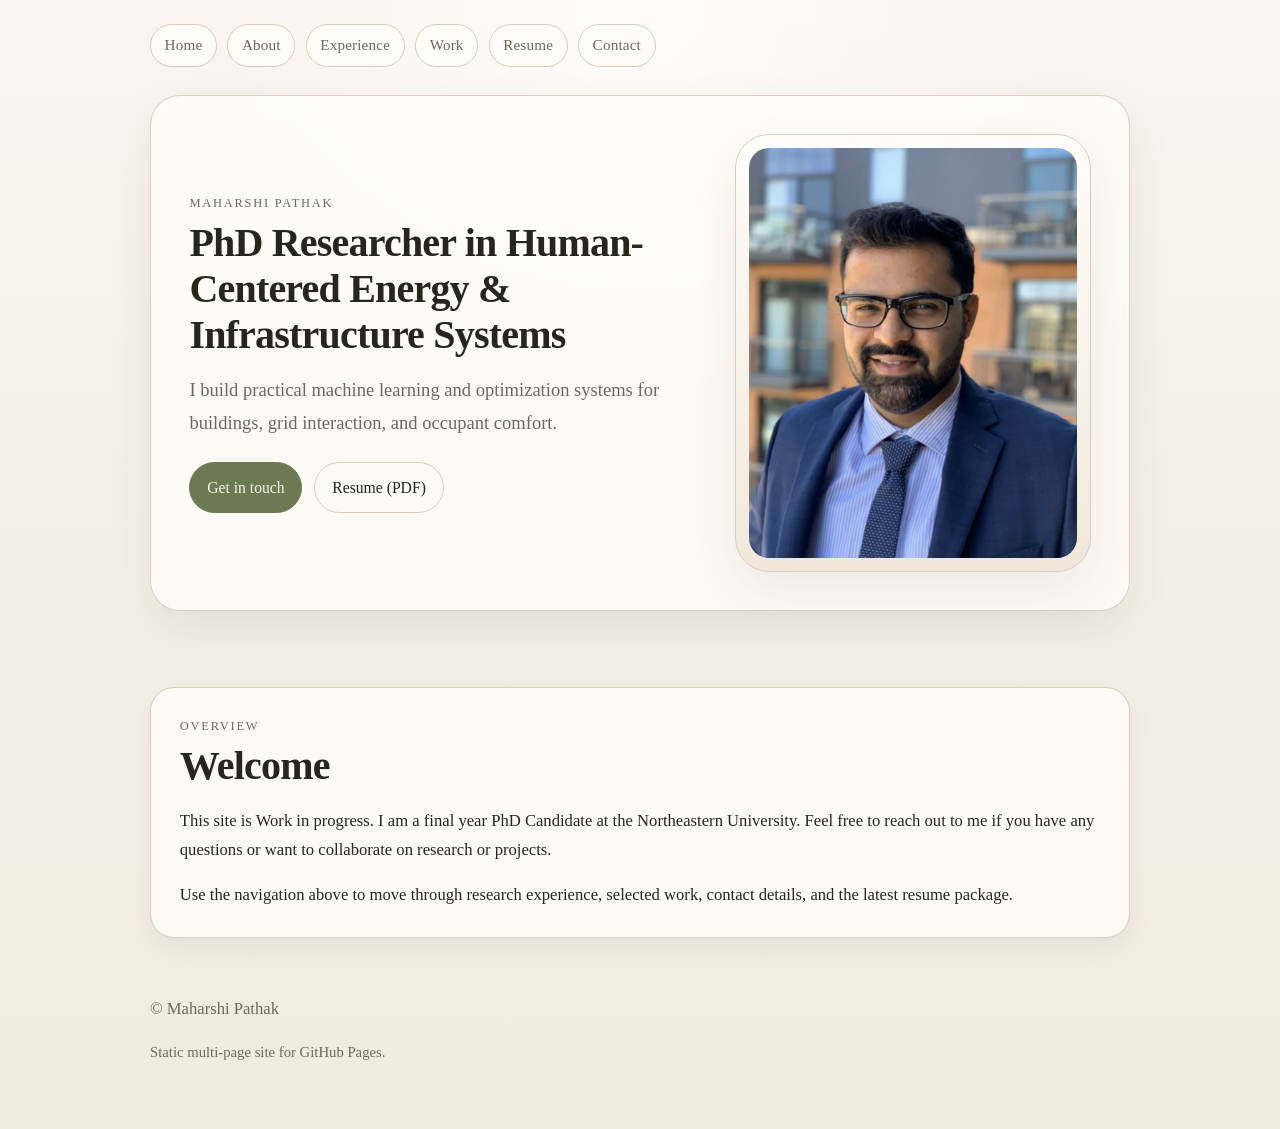
==== commit 29a7a298: "Update navigation links to use HTML files" ====
--- a/index.html
+++ b/index.html
@@ -9,11 +9,12 @@
   <body>
     <header class="hero">
       <nav class="nav">
-        <a href="#about">About</a>
-        <a href="#experience">Experience</a>
-        <a href="#work">Work</a>
-        <a href="#resume">Resume</a>
-        <a href="#contact">Contact</a>
+        <a href="index.html">Home</a>
+        <a href="about.html">About</a>
+        <a href="experience.html">Experience</a>
+        <a href="work.html">Work</a>
+        <a href="resume.html">Resume</a>
+        <a href="contact.html">Contact</a>
       </nav>
       <div class="hero-shell">
         <div class="hero-content">
